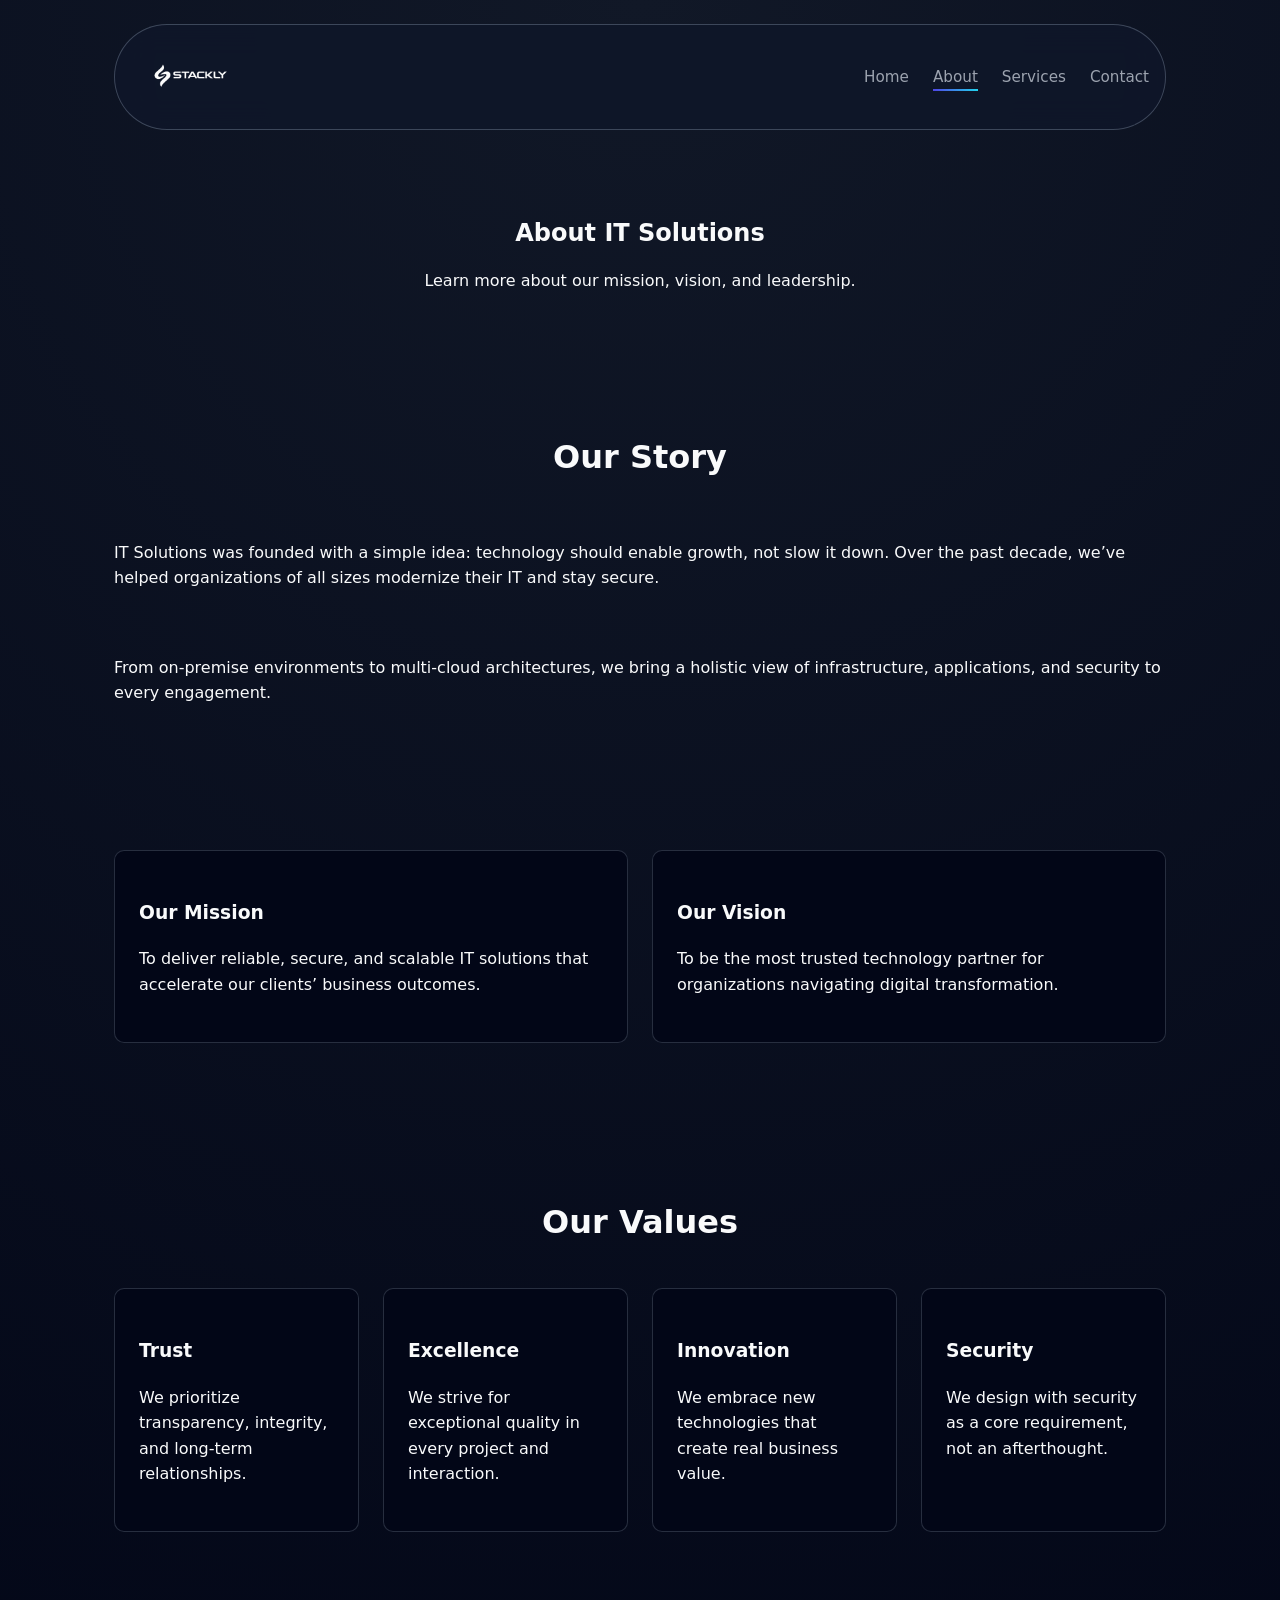
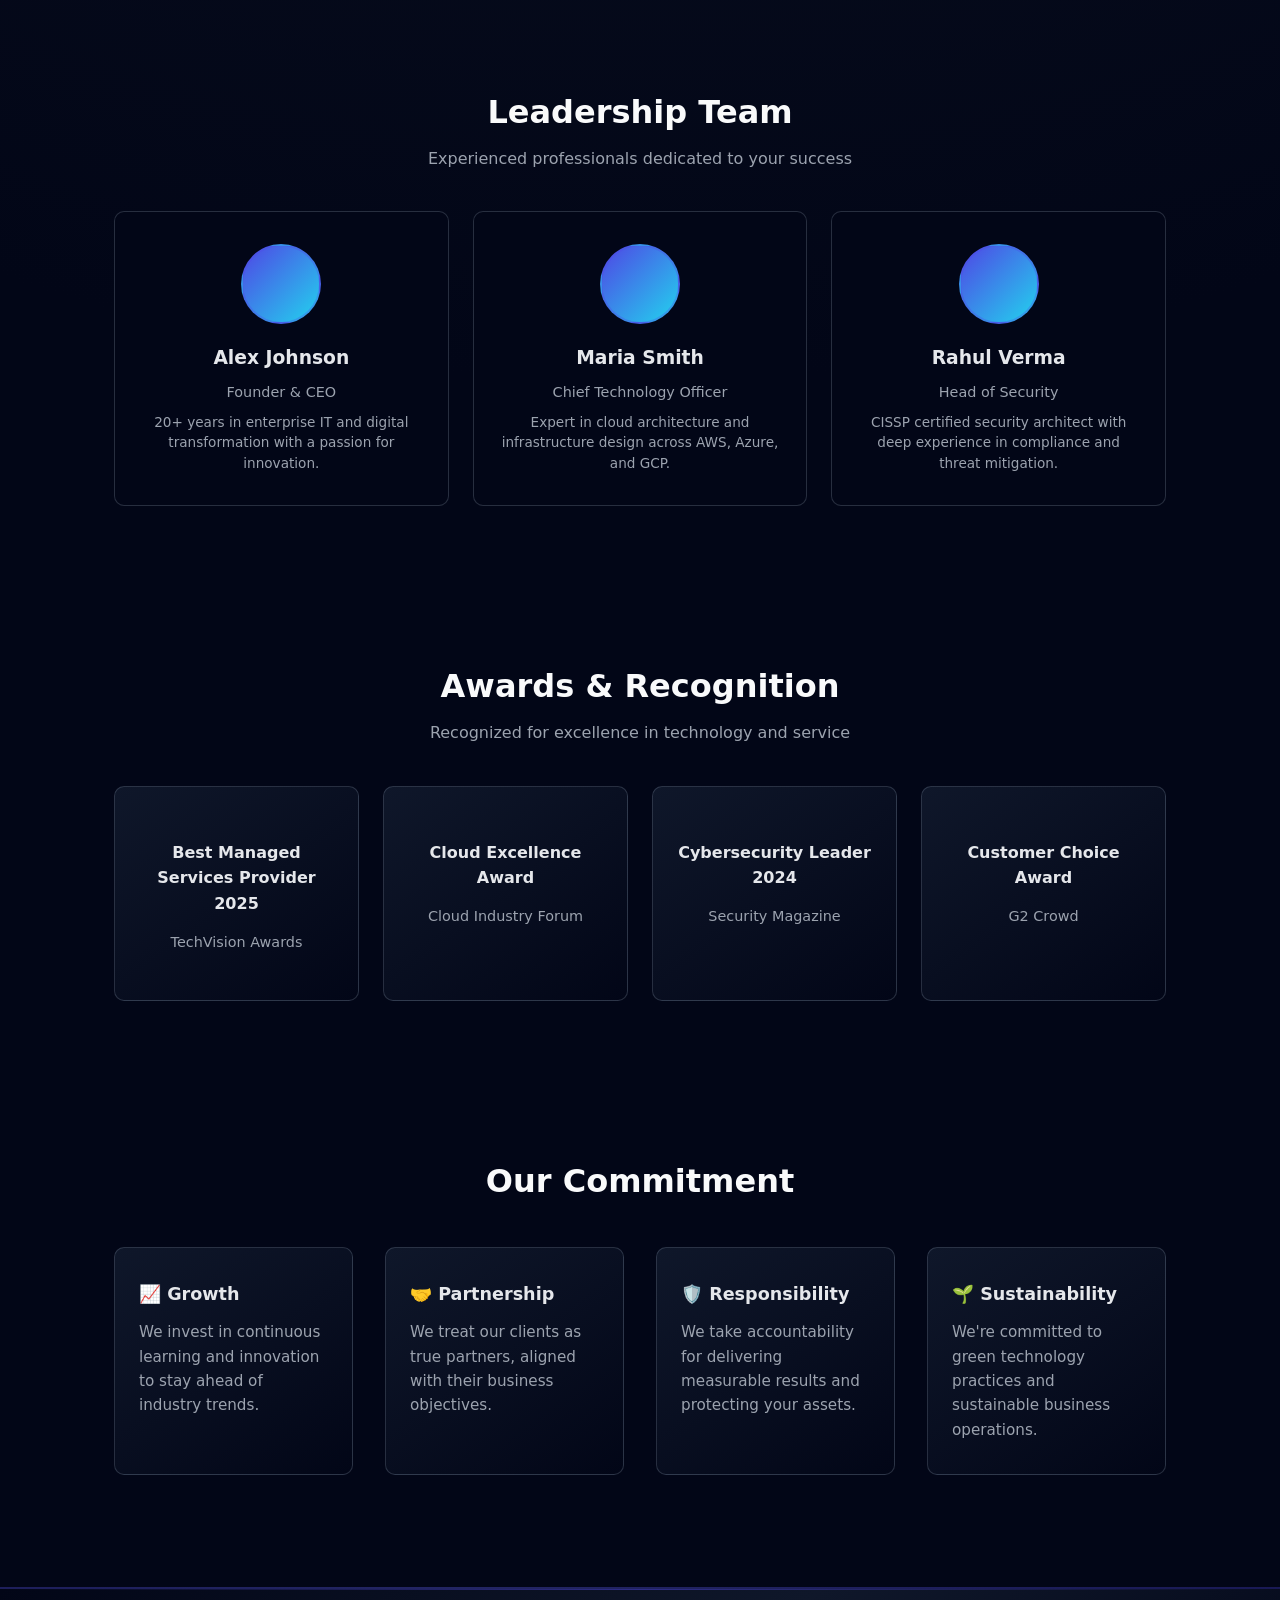
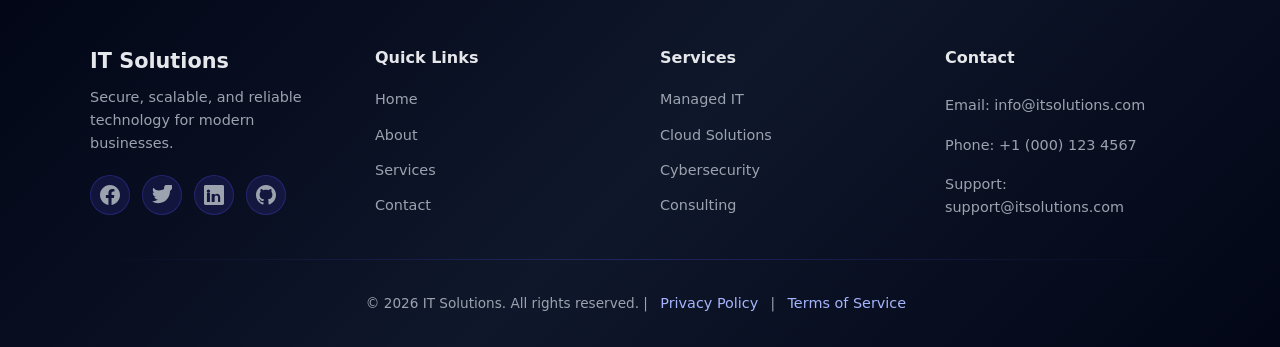
==== about.html @ 635eddb7 "first commit" ====
<!DOCTYPE html>
<html lang="en">
<head>
  <meta charset="UTF-8" />
  <meta name="viewport" content="width=device-width, initial-scale=1.0" />
  <title>IT Solutions - About</title>
  <link rel="stylesheet" href="style.css" />
</head>
<body>
  <header class="header inner-header">
    <nav class="navbar">
      <div class="nav-logo">
        <img src="logo (1).webp" alt="IT Solutions Logo" class="logo-img">
      </div>
      <div class="nav-toggle" id="nav-toggle">
        <span></span><span></span><span></span>
      </div>
      <ul class="nav-links" id="nav-links">
        <li><a href="index.html">Home</a></li>
        <li><a href="about.html" class="active">About</a></li>
        <li><a href="services.html">Services</a></li>
        <li><a href="contact.html">Contact</a></li>
      </ul>
    </nav>

    <!-- 1) PAGE HERO -->
    <section class="page-hero">
      <h1>About IT Solutions</h1>
      <p>Learn more about our mission, vision, and leadership.</p>
    </section>
  </header>

  <main>
    <!-- 2) OUR STORY -->
    <section class="section about-story">
      <div class="section-header">
        <h2>Our Story</h2>
      </div>
      <div class="two-column">
        <p>
          IT Solutions was founded with a simple idea: technology should enable growth,
          not slow it down. Over the past decade, we’ve helped organizations of all sizes
          modernize their IT and stay secure.
        </p>
        <p>
          From on-premise environments to multi-cloud architectures, we bring a holistic
          view of infrastructure, applications, and security to every engagement.
        </p>
      </div>
    </section>

    <!-- 3) MISSION & VISION -->
    <section class="section mission-vision">
      <div class="mv-grid">
        <div class="mv-card hover-lift">
          <h3>Our Mission</h3>
          <p>
            To deliver reliable, secure, and scalable IT solutions that accelerate our
            clients’ business outcomes.
          </p>
        </div>
        <div class="mv-card hover-lift">
          <h3>Our Vision</h3>
          <p>
            To be the most trusted technology partner for organizations navigating digital
            transformation.
          </p>
        </div>
      </div>
    </section>

    <!-- 4) VALUES -->
    <section class="section values">
      <div class="section-header">
        <h2>Our Values</h2>
      </div>
      <div class="values-grid">
        <div class="value hover-scale">
          <h3>Trust</h3>
          <p>We prioritize transparency, integrity, and long-term relationships.</p>
        </div>
        <div class="value hover-scale">
          <h3>Excellence</h3>
          <p>We strive for exceptional quality in every project and interaction.</p>
        </div>
        <div class="value hover-scale">
          <h3>Innovation</h3>
          <p>We embrace new technologies that create real business value.</p>
        </div>
        <div class="value hover-scale">
          <h3>Security</h3>
          <p>We design with security as a core requirement, not an afterthought.</p>
        </div>
      </div>
    </section>

    <!-- 5) TEAM -->
    <section class="section team">
      <div class="section-header">
        <h2>Leadership Team</h2>
        <p>Experienced professionals dedicated to your success</p>
      </div>
      <div class="team-grid">
        <div class="team-member hover-lift">
          <div class="avatar"></div>
          <h3>Alex Johnson</h3>
          <p>Founder & CEO</p>
          <p class="team-bio">20+ years in enterprise IT and digital transformation with a passion for innovation.</p>
        </div>
        <div class="team-member hover-lift">
          <div class="avatar"></div>
          <h3>Maria Smith</h3>
          <p>Chief Technology Officer</p>
          <p class="team-bio">Expert in cloud architecture and infrastructure design across AWS, Azure, and GCP.</p>
        </div>
        <div class="team-member hover-lift">
          <div class="avatar"></div>
          <h3>Rahul Verma</h3>
          <p>Head of Security</p>
          <p class="team-bio">CISSP certified security architect with deep experience in compliance and threat mitigation.</p>
        </div>
      </div>
    </section>

    <!-- 6) AWARDS & RECOGNITION -->
    <section class="section awards">
      <div class="section-header">
        <h2>Awards & Recognition</h2>
        <p>Recognized for excellence in technology and service</p>
      </div>
      <div class="awards-grid">
        <div class="award-item hover-glow">
          <h4>Best Managed Services Provider 2025</h4>
          <p>TechVision Awards</p>
        </div>
        <div class="award-item hover-glow">
          <h4>Cloud Excellence Award</h4>
          <p>Cloud Industry Forum</p>
        </div>
        <div class="award-item hover-glow">
          <h4>Cybersecurity Leader 2024</h4>
          <p>Security Magazine</p>
        </div>
        <div class="award-item hover-glow">
          <h4>Customer Choice Award</h4>
          <p>G2 Crowd</p>
        </div>
      </div>
    </section>

    <!-- 7) COMMITMENT -->
    <section class="section commitment">
      <div class="section-header">
        <h2>Our Commitment</h2>
      </div>
      <div class="commitment-content">
        <div class="commitment-item">
          <h3>📈 Growth</h3>
          <p>We invest in continuous learning and innovation to stay ahead of industry trends.</p>
        </div>
        <div class="commitment-item">
          <h3>🤝 Partnership</h3>
          <p>We treat our clients as true partners, aligned with their business objectives.</p>
        </div>
        <div class="commitment-item">
          <h3>🛡️ Responsibility</h3>
          <p>We take accountability for delivering measurable results and protecting your assets.</p>
        </div>
        <div class="commitment-item">
          <h3>🌱 Sustainability</h3>
          <p>We're committed to green technology practices and sustainable business operations.</p>
        </div>
      </div>
    </section>
  </main>

  <footer class="footer">
    <div class="footer-grid">
      <div class="footer-brand">
        <h3>IT Solutions</h3>
        <p>Secure, scalable, and reliable technology for modern businesses.</p>
        <div class="social-links">
          <a href="404.html" class="social-icon" title="Facebook" target="_blank">
            <svg viewBox="0 0 24 24" width="20" height="20" fill="currentColor"><path d="M24 12.073c0-6.627-5.373-12-12-12s-12 5.373-12 12c0 5.99 4.388 10.954 10.125 11.854v-8.385H7.078v-3.47h3.047V9.43c0-3.007 1.792-4.669 4.533-4.669 1.312 0 2.686.235 2.686.235v2.953H15.83c-1.491 0-1.956.925-1.956 1.874v2.25h3.328l-.532 3.47h-2.796v8.385C19.612 23.027 24 18.062 24 12.073z"/></svg>
          </a>
          <a href="404.html" class="social-icon" title="Twitter" target="_blank">
            <svg viewBox="0 0 24 24" width="20" height="20" fill="currentColor"><path d="M23.953 4.57a10 10 0 002.856-3.51 10 10 0 01-2.837.856 4.958 4.958 0 002.163-2.723c-.951.555-2.005.959-3.127 1.184a4.92 4.92 0 00-8.384 4.482C7.69 8.095 4.067 6.13 1.64 3.162a4.822 4.822 0 00-.666 2.475c0 1.71.87 3.213 2.188 4.096a4.904 4.904 0 01-2.228-.616v.06a4.923 4.923 0 003.946 4.827 4.996 4.996 0 01-2.212.085 4.936 4.936 0 004.604 3.417a9.867 9.867 0 01-6.102 2.105c-.39 0-.779-.023-1.17-.067a13.995 13.995 0 007.557 2.209c9.053 0 13.998-7.496 13.998-13.985 0-.21 0-.42-.015-.63A9.935 9.935 0 0024 4.59z"/></svg>
          </a>
          <a href="404.html" class="social-icon" title="LinkedIn" target="_blank">
            <svg viewBox="0 0 24 24" width="20" height="20" fill="currentColor"><path d="M20.447 20.452h-3.554v-5.569c0-1.328-.475-2.236-1.986-2.236-1.081 0-1.722.722-2.004 1.418-.103.249-.13.597-.13.945v5.442h-3.554s.05-8.814 0-9.714h3.554v1.375c.427-.659 1.191-1.598 2.898-1.598 2.117 0 3.704 1.381 3.704 4.352v5.585zM5.337 9.433a2.062 2.062 0 01-2.063-2.065 2.064 2.064 0 112.063 2.065zm1.782 11.019H3.555V9.738h3.564v10.714zM22.225 0H1.771C.792 0 0 .774 0 1.729v20.542C0 23.227.792 24 1.771 24h20.451C23.2 24 24 23.227 24 22.271V1.729C24 .774 23.2 0 22.225 0z"/></svg>
          </a>
          <a href="404.html" class="social-icon" title="GitHub" target="_blank">
            <svg viewBox="0 0 24 24" width="20" height="20" fill="currentColor"><path d="M12 0c-6.626 0-12 5.373-12 12 0 5.302 3.438 9.8 8.207 11.387.599.111.793-.261.793-.577v-2.234c-3.338.726-4.033-1.416-4.033-1.416-.546-1.387-1.333-1.756-1.333-1.756-1.089-.745.083-.729.083-.729 1.205.084 1.839 1.237 1.839 1.237 1.07 1.834 2.807 1.304 3.492.997.107-.775.418-1.305.762-1.604-2.665-.305-5.467-1.334-5.467-5.931 0-1.311.469-2.381 1.236-3.221-.124-.303-.535-1.524.117-3.176 0 0 1.008-.322 3.301 1.23.957-.266 1.983-.399 3.003-.404 1.02.005 2.047.138 3.006.404 2.291-1.552 3.297-1.23 3.297-1.23.653 1.653.242 2.874.118 3.176.77.84 1.235 1.911 1.235 3.221 0 4.609-2.807 5.624-5.479 5.921.43.372.823 1.102.823 2.222v3.293c0 .319.192.694.801.576 4.765-1.589 8.199-6.086 8.199-11.386 0-6.627-5.373-12-12-12z"/></svg>
          </a>
        </div>
      </div>
      <div class="footer-links">
        <h4>Quick Links</h4>
        <ul>
          <li><a href="index.html">Home</a></li>
          <li><a href="about.html">About</a></li>
          <li><a href="services.html">Services</a></li>
          <li><a href="contact.html">Contact</a></li>
        </ul>
      </div>
      <div class="footer-services">
        <h4>Services</h4>
        <ul>
          <li><a href="services.html#managed-it">Managed IT</a></li>
          <li><a href="services.html#cloud">Cloud Solutions</a></li>
          <li><a href="services.html#security">Cybersecurity</a></li>
          <li><a href="services.html#consulting">Consulting</a></li>
        </ul>
      </div>
      <div class="footer-contact">
        <h4>Contact</h4>
        <p>Email: <a href="mailto:info@itsolutions.com">info@itsolutions.com</a></p>
        <p>Phone: <a href="tel:+1000123456">+1 (000) 123 4567</a></p>
        <p>Support: <a href="mailto:support@itsolutions.com">support@itsolutions.com</a></p>
      </div>
    </div>
    <div class="footer-divider"></div>
    <p class="footer-bottom">&copy; 2026 IT Solutions. All rights reserved. | <a href="404.html">Privacy Policy</a> | <a href="404.html">Terms of Service</a></p>
  </footer>

  <script src="script.js"></script>
</body>
</html>
---- style.css ----
:root {
  --bg: #050816;
  --bg-alt: #0b1220;
  --accent: #4f46e5;
  --accent-soft: rgba(79, 70, 229, 0.15);
  --text: #f9fafb;
  --muted: #9ca3af;
  --card-bg: #111827;
  --border: #1f2937;
  --danger: #ef4444;
  --radius: 10px;
  --transition-fast: 0.2s ease;
  --transition: 0.3s ease;
  --shadow-soft: 0 10px 25px rgba(0, 0, 0, 0.35);
}

*,
*::before,
*::after {
  box-sizing: border-box;
}

body {
  margin: 0;
  font-family: system-ui, -apple-system, BlinkMacSystemFont, "Segoe UI", sans-serif;
  background: radial-gradient(circle at top, #111827, #020617 55%);
  color: var(--text);
  line-height: 1.6;
  width: 100%;
}

html {
  overflow-x: hidden;
}

main {
  width: 100%;
}

/* Global layout helpers */

.section {
  padding: 4rem 1.5rem;
  max-width: 1100px;
  margin: 0 auto;
  width: 100%;
}

.section-header {
  text-align: center;
  margin-bottom: 2.5rem;
}

.section-header h2 {
  font-size: 2rem;
  margin-bottom: 0.5rem;
}

.section-header p {
  color: var(--muted);
  max-width: 600px;
  margin: 0.25rem auto 0;
}

.two-column {
  display: grid;
  gap: 2rem;
}

.cards-grid,
.project-grid,
.pricing-grid,
.values-grid,
.team-grid,
.tech-grid {
  display: grid;
  gap: 1.5rem;
}

/* Header & Navbar */

.header {
  position: relative;
  min-height: 70vh;
  padding: 1.5rem 1.5rem 0;
  max-width: 1100px;
  margin: 0 auto;
  width: 100%;
}

.inner-header {
  min-height: auto;
}

.navbar {
  display: flex;
  align-items: center;
  justify-content: space-between;
  padding: 0.75rem 1rem;
  background: rgba(15, 23, 42, 0.9);
  border-radius: 999px;
  border: 1px solid rgba(148, 163, 184, 0.35);
  backdrop-filter: blur(16px);
  position: sticky;
  top: 1rem;
  z-index: 20;
}

.nav-logo {
  width: auto;
  height: auto;
  display: flex;
  align-items: center;
  justify-content: center;
}

.logo-img {
  height: 80px;
  width: auto;
  object-fit: contain;
  transition: transform var(--transition);
}

.logo-img:hover {
  transform: scale(1.05);
}

/* Nav links */

.nav-links {
  list-style: none;
  display: flex;
  gap: 1.5rem;
  margin: 0;
  padding: 0;
}

.nav-links a {
  text-decoration: none;
  color: var(--muted);
  font-size: 0.95rem;
  position: relative;
  transition: color var(--transition-fast);
}

.nav-links a::after {
  content: "";
  position: absolute;
  left: 0;
  bottom: -0.3rem;
  width: 0;
  height: 2px;
  background: linear-gradient(90deg, #4f46e5, #22d3ee);
  transition: width var(--transition);
}

.nav-links a:hover {
  color: #e5e7eb;
}

.nav-links a:hover::after,
.nav-links a.active::after {
  width: 100%;
}

/* Mobile nav toggle */

.nav-toggle {
  width: 32px;
  height: 24px;
  display: none;
  flex-direction: column;
  justify-content: space-between;
  cursor: pointer;
}

.nav-toggle span {
  display: block;
  width: 100%;
  height: 3px;
  background: #e5e7eb;
  border-radius: 999px;
  transition: transform 0.25s ease, opacity 0.2s ease;
}

/* Hero */

.hero {
  display: grid;
  grid-template-columns: minmax(0, 1.2fr) minmax(0, 1fr);
  align-items: center;
  gap: 3rem;
  padding: 4rem 0 3rem;
  position: relative;
}

.hero::before {
  content: "";
  position: absolute;
  top: -30%;
  right: -15%;
  width: 400px;
  height: 400px;
  background: radial-gradient(circle, rgba(79, 70, 229, 0.1), transparent);
  border-radius: 50%;
  animation: float 6s ease-in-out infinite;
  pointer-events: none;
}

.hero::after {
  content: "";
  position: absolute;
  bottom: -30%;
  left: -5%;
  width: 300px;
  height: 300px;
  background: radial-gradient(circle, rgba(34, 211, 238, 0.08), transparent);
  border-radius: 50%;
  animation: float 8s ease-in-out infinite reverse;
  pointer-events: none;
}

.hero-content {
  position: relative;
  z-index: 2;
}

.hero-content h1 {
  font-size: clamp(2.2rem, 4vw, 3.2rem);
  margin: 0 0 1rem;
  animation: typewriter 1s ease-out forwards;
}

.hero-content p {
  color: var(--muted);
  max-width: 480px;
  animation: slideInSubtitle 0.9s ease-out 0.4s forwards;
}

.hero-buttons {
  display: flex;
  flex-wrap: wrap;
  gap: 1rem;
  margin-top: 2rem;
}

.btn {
  display: inline-flex;
  align-items: center;
  justify-content: center;
  padding: 0.75rem 1.6rem;
  border-radius: 999px;
  font-size: 0.95rem;
  border: 1px solid transparent;
  cursor: pointer;
  text-decoration: none;
  transition: transform var(--transition-fast), box-shadow var(--transition-fast),
    border-color var(--transition-fast), background var(--transition-fast),
    color var(--transition-fast);
}

.btn-primary {
  background: linear-gradient(135deg, #4f46e5, #22d3ee);
  color: white;
  box-shadow: var(--shadow-soft);
}

.btn-primary:hover {
  transform: translateY(-2px) scale(1.02);
  box-shadow: 0 15px 35px rgba(37, 99, 235, 0.55);
}

.btn-outline {
  background: transparent;
  color: #e5e7eb;
  border-color: rgba(148, 163, 184, 0.6);
}

.btn-outline:hover {
  border-color: #4f46e5;
  background: rgba(79, 70, 229, 0.1);
}

/* Hero visual */

.hero-visual {
  display: grid;
  grid-template-columns: repeat(2, minmax(0, 1fr));
  gap: 1rem;
  position: relative;
  z-index: 2;
}
 
.hero-card {
  background: radial-gradient(circle at top left, #4f46e5 0, #0f172a 55%);
  border-radius: 1.25rem;
  padding: 1.8rem 1.4rem;
  font-weight: 600;
  letter-spacing: 0.06em;
  color: #e5e7eb;
  text-transform: uppercase;
  border: 1px solid rgba(148, 163, 184, 0.35);
  box-shadow: var(--shadow-soft);
  position: relative;
  overflow: hidden;
  transition: all var(--transition);
  animation: popIn 0.6s ease-out;
  animation-fill-mode: both;
}

.hero-card:nth-child(1) {
  animation-delay: 0.4s;
}

.hero-card:nth-child(2) {
  animation-delay: 0.5s;
}

.hero-card:nth-child(3) {
  animation-delay: 0.6s;
}

.hero-card::before {
  content: "";
  position: absolute;
  inset: 0;
  background: radial-gradient(circle at top, rgba(250, 250, 250, 0.25), transparent 55%);
  opacity: 0;
  transition: opacity var(--transition);
}

.hero-card::after {
  content: "";
  position: absolute;
  top: -50%;
  right: -50%;
  width: 200%;
  height: 200%;
  background: linear-gradient(45deg, transparent 30%, rgba(255, 255, 255, 0.1), transparent 70%);
  transform: rotate(45deg);
  animation: shine 3s infinite;
}

.hero-card:hover {
  transform: translateY(-8px) scale(1.02);
  box-shadow: 0 20px 40px rgba(79, 70, 229, 0.6);
  border-color: rgba(34, 211, 238, 0.8);
  animation: pulse-glow 2s ease-in-out infinite;
}

.hero-card:hover::before {
  opacity: 1;
}

/* Sections */

.services-overview .cards-grid,
.projects .project-grid,
.pricing .pricing-grid {
  grid-template-columns: repeat(auto-fit, minmax(230px, 1fr));
}

.card,
.project-card,
.price-card,
.mv-card,
.value,
.team-member,
.faq-item,
.stat-box {
  background: linear-gradient(145deg, #020617, #020617 40%, #020617 80%);
  border-radius: var(--radius);
  padding: 1.75rem 1.5rem;
  border: 1px solid rgba(148, 163, 184, 0.25);
  position: relative;
  overflow: hidden;
}

/* Hover effects */

.hover-lift {
  transition: transform var(--transition), box-shadow var(--transition),
    border-color var(--transition), background var(--transition);
}

.hover-lift::before {
  content: "";
  position: absolute;
  inset: 0;
  background: radial-gradient(circle at top, rgba(79, 70, 229, 0.35), transparent 60%);
  opacity: 0;
  transition: opacity var(--transition);
  pointer-events: none;
}

.hover-lift:hover {
  transform: translateY(-6px);
  box-shadow: 0 16px 35px rgba(15, 23, 42, 0.9);
  border-color: rgba(129, 140, 248, 0.8);
}

.hover-lift:hover::before {
  opacity: 1;
}

.hover-scale {
  transition: transform var(--transition-fast), border-color var(--transition-fast),
    box-shadow var(--transition-fast);
}

.hover-scale:hover {
  transform: scale(1.04) translateY(-3px);
  border-color: rgba(56, 189, 248, 0.9);
  box-shadow: 0 14px 30px rgba(15, 23, 42, 0.9);
}

.hover-glow {
  transition: box-shadow var(--transition), border-color var(--transition),
    transform var(--transition-fast);
}

.hover-glow:hover {
  box-shadow: 0 0 25px rgba(129, 140, 248, 0.75);
  border-color: rgba(129, 140, 248, 1);
  transform: translateY(-4px);
}

.card-link {
  display: inline-flex;
  margin-top: 1rem;
  font-size: 0.9rem;
  text-decoration: none;
  color: #a5b4fc;
  position: relative;
}

.card-link::after {
  content: "";
  position: absolute;
  left: 0;
  bottom: -0.15rem;
  width: 100%;
  height: 1px;
  background: linear-gradient(90deg, #4f46e5, #22d3ee);
  transform: scaleX(0);
  transform-origin: left;
  transition: transform var(--transition-fast);
}

.card-link:hover::after {
  transform: scaleX(1);
}

/* Advanced Services Section */

.advanced-services-grid {
  display: grid;
  grid-template-columns: repeat(auto-fit, minmax(270px, 1fr));
  gap: 2rem;
  padding: 1rem 0;
}

.service-card {
  display: flex;
  flex-direction: column;
  height: 100%;
  cursor: pointer;
}

.advanced-card {
  background: linear-gradient(135deg, rgba(20, 30, 48, 0.8) 0%, rgba(15, 23, 42, 0.9) 100%);
  border-radius: 16px;
  padding: 2rem 1.75rem;
  border: 1.5px solid rgba(79, 70, 229, 0.3);
  position: relative;
  overflow: hidden;
  transition: all 0.4s cubic-bezier(0.4, 0, 0.2, 1);
  transform: translateY(0);
}

.advanced-card::before {
  content: "";
  position: absolute;
  top: 0;
  left: 0;
  right: 0;
  bottom: 0;
  background: linear-gradient(135deg, rgba(79, 70, 229, 0.25) 0%, rgba(34, 211, 238, 0.1) 100%);
  opacity: 0;
  transition: opacity 0.4s ease;
  pointer-events: none;
}

.advanced-card::after {
  content: "";
  position: absolute;
  top: 0;
  left: -100%;
  width: 100%;
  height: 100%;
  background: linear-gradient(90deg, transparent, rgba(255, 255, 255, 0.1), transparent);
  transition: left 0.5s ease;
  pointer-events: none;
}

.advanced-card:hover {
  transform: translateY(-12px) scale(1.02);
  border-color: rgba(79, 70, 229, 0.7);
  box-shadow: 0 20px 60px rgba(79, 70, 229, 0.25),
              0 0 40px rgba(34, 211, 238, 0.15);
}

.advanced-card:hover::before {
  opacity: 1;
}

.advanced-card:hover::after {
  left: 100%;
}

.service-icon {
  width: 70px;
  height: 70px;
  background: linear-gradient(135deg, #4f46e5 0%, #22d3ee 100%);
  border-radius: 12px;
  display: flex;
  align-items: center;
  justify-content: center;
  margin-bottom: 1.5rem;
  color: white;
  transition: all 0.4s ease;
  box-shadow: 0 10px 25px rgba(79, 70, 229, 0.3);
  position: relative;
  z-index: 1;
}

.service-icon svg {
  width: 35px;
  height: 35px;
  stroke-linecap: round;
  stroke-linejoin: round;
}

.advanced-card:hover .service-icon {
  transform: rotate(12deg) scale(1.1);
  box-shadow: 0 15px 40px rgba(79, 70, 229, 0.5);
}

.service-content {
  position: relative;
  z-index: 1;
  flex: 1;
}

.service-content h3 {
  font-size: 1.3rem;
  margin: 0 0 0.75rem 0;
  background: linear-gradient(135deg, #f9fafb 0%, #d1d5db 100%);
  -webkit-background-clip: text;
  -webkit-text-fill-color: transparent;
  background-clip: text;
  transition: all 0.3s ease;
}

.advanced-card:hover .service-content h3 {
  -webkit-text-fill-color: unset;
  background: linear-gradient(135deg, #22d3ee 0%, #4f46e5 100%);
  -webkit-background-clip: text;
  -webkit-text-fill-color: transparent;
  background-clip: text;
}

.service-content p {
  color: var(--muted);
  font-size: 0.95rem;
  margin: 0 0 1.25rem 0;
  line-height: 1.6;
}

.service-features {
  list-style: none;
  padding: 0;
  margin: 1.25rem 0 1.5rem 0;
  display: flex;
  flex-direction: column;
  gap: 0.6rem;
}

.service-features li {
  font-size: 0.85rem;
  color: rgba(209, 213, 219, 0.8);
  padding-left: 1.5rem;
  position: relative;
  transition: all 0.3s ease;
}

.service-features li::before {
  content: "✓";
  position: absolute;
  left: 0;
  color: #22d3ee;
  font-weight: bold;
  transition: all 0.3s ease;
}

.advanced-card:hover .service-features li {
  color: rgba(255, 255, 255, 0.9);
  padding-left: 1.75rem;
}

.advanced-card:hover .service-features li::before {
  color: #4f46e5;
  transform: scale(1.3);
}

.service-border {
  position: absolute;
  bottom: 0;
  left: 0;
  right: 0;
  height: 3px;
  background: linear-gradient(90deg, #4f46e5 0%, #22d3ee 50%, transparent 100%);
  transform: scaleX(0);
  transform-origin: left;
  transition: transform 0.5s cubic-bezier(0.4, 0, 0.2, 1);
}

.advanced-card:hover .service-border {
  transform: scaleX(1);
}

.card-link {
  position: relative;
  z-index: 2;
  margin-top: auto;
}

/* Service Detail Sections */

.service-detail {
  display: flex;
  align-items: center;
  justify-content: center;
  padding: 3rem 1.5rem;
}

.detail-card {
  max-width: 900px;
  width: 100%;
  padding: 3rem 2.5rem;
}

.detail-card .service-icon {
  width: 90px;
  height: 90px;
  margin-bottom: 2rem;
}

.detail-card .service-icon svg {
  width: 45px;
  height: 45px;
}

.detail-card .service-content h2 {
  font-size: 2.2rem;
  margin: 0 0 1rem 0;
  background: linear-gradient(135deg, #f9fafb 0%, #d1d5db 100%);
  -webkit-background-clip: text;
  -webkit-text-fill-color: transparent;
  background-clip: text;
}

.detail-card:hover .service-content h2 {
  -webkit-text-fill-color: unset;
  background: linear-gradient(135deg, #22d3ee 0%, #4f46e5 100%);
  -webkit-background-clip: text;
  -webkit-text-fill-color: transparent;
  background-clip: text;
}

.detail-card .service-content p {
  font-size: 1.1rem;
  margin-bottom: 2rem;
  line-height: 1.7;
}

.detail-card .service-features {
  display: grid;
  grid-template-columns: repeat(auto-fit, minmax(200px, 1fr));
  gap: 1rem;
  margin: 2rem 0 0 0;
}

.detail-card .service-features li {
  padding-left: 1.75rem;
  font-size: 0.95rem;
}

/* Scroll Animations */

.scroll-animate {
  opacity: 0;
  animation: fadeUp 0.8s ease-out forwards;
}

.scroll-animate:nth-child(1) {
  animation-delay: 0.1s;
}

.scroll-animate:nth-child(2) {
  animation-delay: 0.2s;
}

.scroll-animate:nth-child(3) {
  animation-delay: 0.3s;
}

.scroll-animate:nth-child(4) {
  animation-delay: 0.4s;
}

.scroll-animate:nth-child(5) {
  animation-delay: 0.5s;
}

.scroll-animate:nth-child(6) {
  animation-delay: 0.6s;
}

/* Why us */

.why-us {
  display: grid;
  grid-template-columns: minmax(0, 1.3fr) minmax(0, 1fr);
  gap: 2rem;
  align-items: center;
}

.why-list {
  list-style: none;
  padding: 0;
  margin: 1.25rem 0 0;
}

.why-list li {
  margin-bottom: 0.75rem;
  color: var(--muted);
}

.why-list span {
  display: inline-block;
  font-weight: 600;
  color: #e5e7eb;
  margin-right: 0.4rem;
}

.why-stats {
  display: grid;
  grid-template-columns: repeat(auto-fit, minmax(130px, 1fr));
  gap: 1rem;
}

.stat-box h3 {
  font-size: 1.6rem;
  margin: 0 0 0.35rem;
}

/* Tech stack */

.tech-grid {
  grid-template-columns: repeat(auto-fit, minmax(110px, 1fr));
}

.tech-item {
  text-align: center;
  padding: 0.9rem 0.75rem;
  border-radius: 999px;
  border: 1px solid rgba(148, 163, 184, 0.25);
  background: rgba(15, 23, 42, 0.9);
  font-size: 0.9rem;
}

/* Testimonials */

.testimonials-slider {
  max-width: 700px;
  margin: 0 auto;
  position: relative;
}

.testimonial {
  display: none;
  text-align: center;
  padding: 1.75rem 1.5rem;
  border-radius: var(--radius);
  border: 1px solid rgba(148, 163, 184, 0.35);
  background: radial-gradient(circle at top, #111827, #020617 60%);
}

.testimonial.active {
  display: block;
}

.testimonial p {
  font-style: italic;
  margin-bottom: 0.75rem;
}

.testimonial span {
  color: var(--muted);
  font-size: 0.9rem;
}

/* Pricing */

.price-card {
  text-align: left;
}

.price-card.featured {
  border-color: rgba(129, 140, 248, 1);
  background: radial-gradient(circle at top, rgba(129, 140, 248, 0.25), #020617 60%);
}

.price-card .price {
  font-size: 1.4rem;
  font-weight: 600;
  margin-bottom: 0.75rem;
}

.price-card ul {
  list-style: none;
  padding: 0;
  margin: 0 0 1.25rem;
}

.price-card li {
  font-size: 0.95rem;
  margin-bottom: 0.4rem;
}

/* CTA */

.cta {
  text-align: center;
  padding-bottom: 4.5rem;
}

.cta-content p {
  color: var(--muted);
  margin-bottom: 1.5rem;
}

/* Footer */

.footer {
  border-top: 2px solid rgba(79, 70, 229, 0.3);
  padding: 3.5rem 1.5rem 2rem;
  background: linear-gradient(135deg, #020617 0%, #0f172a 50%, #020617 100%);
  margin-top: 3rem;
  position: relative;
  overflow: hidden;
  width: 100%;
}

.footer::before {
  content: "";
  position: absolute;
  top: 0;
  left: 0;
  width: 100%;
  height: 1px;
  background: linear-gradient(90deg, transparent, rgba(79, 70, 229, 0.5), transparent);
  animation: shimmer 3s infinite;
}

@keyframes shimmer {
  0% {
    opacity: 0;
  }
  50% {
    opacity: 1;
  }
  100% {
    opacity: 0;
  }
}

.footer-grid {
  max-width: 1100px;
  margin: 0 auto 2rem;
  display: grid;
  gap: 2.5rem;
  grid-template-columns: repeat(auto-fit, minmax(220px, 1fr));
  width: 100%;
}

.footer-brand h3 {
  margin-top: 0;
  margin-bottom: 0.5rem;
  font-size: 1.3rem;
  color: #e5e7eb;
}

.footer-brand p {
  margin: 0 0 1.25rem;
  color: var(--muted);
  font-size: 0.9rem;
}

.social-links {
  display: flex;
  gap: 0.75rem;
  margin-top: 1rem;
}

.social-icon {
  display: inline-flex;
  align-items: center;
  justify-content: center;
  width: 40px;
  height: 40px;
  border-radius: 50%;
  background: rgba(79, 70, 229, 0.15);
  border: 1px solid rgba(79, 70, 229, 0.3);
  color: #a5b4fc;
  transition: all var(--transition);
  text-decoration: none;
  position: relative;
  overflow: hidden;
}

.social-icon::before {
  content: "";
  position: absolute;
  top: 0;
  left: -100%;
  width: 100%;
  height: 100%;
  background: linear-gradient(90deg, transparent, rgba(255, 255, 255, 0.2), transparent);
  transition: left var(--transition);
}

.social-icon:hover {
  background: linear-gradient(135deg, #4f46e5, #22d3ee);
  border-color: rgba(34, 211, 238, 0.8);
  transform: translateY(-3px) scale(1.1);
  box-shadow: 0 10px 25px rgba(79, 70, 229, 0.4);
  color: white;
}

.social-icon:hover::before {
  left: 100%;
}

.footer-links,
.footer-services,
.footer-contact {
  display: flex;
  flex-direction: column;
}

.footer h4 {
  margin: 0 0 1rem;
  color: #e5e7eb;
  font-size: 1rem;
}

.footer ul {
  list-style: none;
  padding: 0;
  margin: 0;
  display: flex;
  flex-direction: column;
  gap: 0.6rem;
}

.footer ul li {
  transition: transform var(--transition-fast);
}

.footer ul li:hover {
  transform: translateX(4px);
}

.footer a {
  color: var(--muted);
  text-decoration: none;
  font-size: 0.9rem;
  position: relative;
  transition: color var(--transition-fast);
}

.footer a::after {
  content: "";
  position: absolute;
  left: 0;
  bottom: -2px;
  width: 0;
  height: 1px;
  background: linear-gradient(90deg, #4f46e5, #22d3ee);
  transition: width var(--transition-fast);
}

.footer a:hover {
  color: #e5e7eb;
}

.footer a:hover::after {
  width: 100%;
}

.footer-contact p {
  margin: 0.5rem 0;
  color: var(--muted);
  font-size: 0.9rem;
}

.footer-divider {
  max-width: 1100px;
  margin: 2rem auto;
  height: 1px;
  background: linear-gradient(90deg, transparent, rgba(79, 70, 229, 0.3), transparent);
}

.footer-bottom {
  text-align: center;
  color: var(--muted);
  font-size: 0.85rem;
  max-width: 1100px;
  margin: 0 auto;
  transition: color var(--transition-fast);
}

.footer-bottom a {
  color: #a5b4fc;
  text-decoration: none;
  margin: 0 0.5rem;
}

/* Page heroes */

.page-hero {
  padding: 4rem 0 2rem;
  text-align: center;
}

.page-hero h1 {
  margin-bottom: 0.5rem;
}

/* About page */

.mv-grid {
  display: grid;
  gap: 1.5rem;
  grid-template-columns: repeat(auto-fit, minmax(230px, 1fr));
}

.values-grid {
  grid-template-columns: repeat(auto-fit, minmax(200px, 1fr));
}

.team-grid {
  grid-template-columns: repeat(auto-fit, minmax(200px, 1fr));
}

.team-member {
  text-align: center;
  padding: 2rem 1.5rem;
}

.avatar {
  width: 80px;
  height: 80px;
  border-radius: 50%;
  background: linear-gradient(135deg, #4f46e5, #22d3ee);
  margin: 0 auto 1rem;
  border: 2px solid rgba(79, 70, 229, 0.3);
}

.team-member h3 {
  margin-bottom: 0.25rem;
  color: #e5e7eb;
}

.team-member p {
  margin: 0.5rem 0 0;
  color: var(--muted);
  font-size: 0.9rem;
}

.team-bio {
  font-size: 0.85rem !important;
  margin-top: 0.75rem;
  color: rgba(243, 244, 246, 0.7);
  line-height: 1.5;
}

/* Awards section */
.awards-grid {
  display: grid;
  gap: 1.5rem;
  grid-template-columns: repeat(auto-fit, minmax(200px, 1fr));
}

.award-item {
  text-align: center;
  padding: 2rem 1.5rem;
  border-radius: var(--radius);
  background: linear-gradient(145deg, #0f172a, #020617);
  border: 1px solid rgba(148, 163, 184, 0.25);
  transition: all var(--transition);
}

.award-item h4 {
  color: #e5e7eb;
  margin-bottom: 0.5rem;
  font-size: 1rem;
}

.award-item p {
  color: var(--muted);
  font-size: 0.9rem;
}

/* Commitment section */
.commitment-content {
  display: grid;
  gap: 2rem;
  grid-template-columns: repeat(auto-fit, minmax(220px, 1fr));
}

.commitment-item {
  padding: 2rem 1.5rem;
  background: linear-gradient(145deg, #0f172a, #020617);
  border-radius: var(--radius);
  border: 1px solid rgba(148, 163, 184, 0.25);
  transition: all var(--transition);
}

.commitment-item h3 {
  color: #e5e7eb;
  margin-top: 0;
  margin-bottom: 0.75rem;
  font-size: 1.1rem;
}

.commitment-item p {
  color: var(--muted);
  margin: 0;
  font-size: 0.95rem;
  line-height: 1.6;
}

.commitment-item:hover {
  transform: translateY(-4px);
  border-color: rgba(79, 70, 229, 0.5);
  background: radial-gradient(circle at top, rgba(79, 70, 229, 0.1), transparent 60%),
    linear-gradient(145deg, #0f172a, #020617);
}

/* Contact page */

.contact-channels {
  display: grid;
  gap: 1.5rem;
  grid-template-columns: repeat(auto-fit, minmax(200px, 1fr));
  margin-bottom: 2rem;
}

.contact-card {
  padding: 2rem 1.75rem;
  background: linear-gradient(145deg, #0f172a, #020617);
  border: 1px solid rgba(148, 163, 184, 0.25);
  border-radius: var(--radius);
  text-align: center;
  transition: all var(--transition);
}

.contact-card h3 {
  color: #e5e7eb;
  margin-top: 0;
  margin-bottom: 0.75rem;
  font-size: 1.1rem;
}

.contact-card p {
  margin: 0.5rem 0;
  color: var(--muted);
}

.contact-card a {
  color: #a5b4fc;
  text-decoration: none;
  font-weight: 600;
  transition: color var(--transition-fast);
}

.contact-card a:hover {
  color: #e5e7eb;
}

.contact-desc {
  font-size: 0.85rem !important;
  color: rgba(243, 244, 246, 0.6) !important;
}

/* Quick links section */
.quick-links-grid {
  display: grid;
  gap: 1.5rem;
  grid-template-columns: repeat(auto-fit, minmax(220px, 1fr));
}

.quick-link-item {
  padding: 2rem 1.75rem;
  background: linear-gradient(145deg, #0f172a, #020617);
  border: 1px solid rgba(148, 163, 184, 0.25);
  border-radius: var(--radius);
  text-decoration: none;
  transition: all var(--transition);
  display: block;
}

.quick-link-item h4 {
  color: #e5e7eb;
  margin: 0 0 0.5rem;
  font-size: 1.1rem;
}

.quick-link-item p {
  color: var(--muted);
  font-size: 0.9rem;
  margin: 0;
  line-height: 1.5;
}

.quick-link-item:hover {
  border-color: rgba(79, 70, 229, 0.6);
  background: radial-gradient(circle at top, rgba(79, 70, 229, 0.1), transparent 60%),
    linear-gradient(145deg, #0f172a, #020617);
  transform: translateY(-4px);
}

.quick-link-item:hover h4 {
  color: #a5b4fc;
}

/* FAQ */
.faq-grid {
  display: grid;
  gap: 1.5rem;
  grid-template-columns: repeat(auto-fit, minmax(300px, 1fr));
}

.service-benefits,
.service-process {
  background: radial-gradient(circle at top right, rgba(79, 70, 229, 0.05), transparent 70%);
}

.benefits-grid {
  display: grid;
  gap: 1.5rem;
  grid-template-columns: repeat(auto-fit, minmax(220px, 1fr));
}

.benefit-card {
  padding: 2rem 1.75rem;
  text-align: center;
  background: linear-gradient(145deg, #0f172a, #020617);
  border: 1px solid rgba(148, 163, 184, 0.25);
  border-radius: var(--radius);
}

.benefit-icon {
  font-size: 2.5rem;
  margin-bottom: 1rem;
  display: inline-block;
}

.benefit-card h3 {
  margin-top: 0;
  margin-bottom: 0.75rem;
  color: #e5e7eb;
}

.benefit-card p {
  color: var(--muted);
  font-size: 0.95rem;
  line-height: 1.6;
  margin: 0;
}

/* Process timeline */
.process-timeline {
  display: grid;
  gap: 2rem;
  grid-template-columns: repeat(auto-fit, minmax(200px, 1fr));
  position: relative;
}

.process-step {
  text-align: center;
  padding: 2rem 1.75rem;
  background: linear-gradient(145deg, #0f172a, #020617);
  border: 1px solid rgba(148, 163, 184, 0.25);
  border-radius: var(--radius);
  transition: all var(--transition);
  position: relative;
}

.step-number {
  display: inline-flex;
  align-items: center;
  justify-content: center;
  width: 50px;
  height: 50px;
  border-radius: 50%;
  background: linear-gradient(135deg, #4f46e5, #22d3ee);
  color: white;
  font-weight: 700;
  font-size: 1.5rem;
  margin-bottom: 1rem;
}

.process-step h3 {
  color: #e5e7eb;
  margin-top: 0;
  margin-bottom: 0.75rem;
}

.process-step p {
  color: var(--muted);
  font-size: 0.95rem;
  line-height: 1.6;
  margin: 0;
}

.process-step:hover {
  transform: translateY(-6px) scale(1.02);
  border-color: rgba(79, 70, 229, 0.6);
  box-shadow: 0 15px 35px rgba(79, 70, 229, 0.2);
}

.contact-form {
  max-width: 700px;
  margin: 0 auto;
}

.form-row {
  display: grid;
  gap: 1rem;
  grid-template-columns: repeat(auto-fit, minmax(200px, 1fr));
}

.form-group {
  margin-bottom: 1rem;
}

label {
  display: block;
  margin-bottom: 0.4rem;
  font-size: 0.9rem;
}

input,
textarea {
  width: 100%;
  padding: 0.7rem 0.8rem;
  border-radius: 8px;
  border: 1px solid rgba(148, 163, 184, 0.4);
  background: rgba(15, 23, 42, 0.9);
  color: var(--text);
  font: inherit;
  box-sizing: border-box;
}

input:focus,
textarea:focus {
  outline: none;
  border-color: rgba(129, 140, 248, 0.9);
  box-shadow: 0 0 0 1px rgba(129, 140, 248, 0.7);
}

.form-status {
  margin-top: 0.75rem;
  font-size: 0.9rem;
}

.map-placeholder {
  max-width: 700px;
  margin: 0 auto;
  height: 260px;
  border-radius: var(--radius);
  border: 1px dashed rgba(148, 163, 184, 0.6);
  display: flex;
  align-items: center;
  justify-content: center;
  color: var(--muted);
}

/* FAQ */

.faq-item h3 {
  margin-top: 0;
}

/* Simple animations */

@keyframes float {
  0% {
    transform: translateY(0);
  }
  50% {
    transform: translateY(-6px);
  }
  100% {
    transform: translateY(0);
  }
}

.float-animation {
  animation: float 6s ease-in-out infinite;
}

.fade-in-up {
  opacity: 0;
  transform: translateY(16px);
  animation: fadeUp 0.8s forwards;
}

.fade-in-up.delay-1 {
  animation-delay: 0.15s;
}

.fade-in-up.delay-2 {
  animation-delay: 0.3s;
}

@keyframes fadeUp {
  to {
    opacity: 1;
    transform: translateY(0);
  }
}

@keyframes slideInLeft {
  from {
    opacity: 0;
    transform: translateX(-30px);
  }
  to {
    opacity: 1;
    transform: translateX(0);
  }
}

@keyframes slideInRight {
  from {
    opacity: 0;
    transform: translateX(30px);
  }
  to {
    opacity: 1;
    transform: translateX(0);
  }
}

@keyframes popIn {
  0% {
    transform: scale(0.8) rotate(-5deg);
    opacity: 0;
  }
  60% {
    transform: scale(1.1);
  }
  100% {
    transform: scale(1) rotate(0);
    opacity: 1;
  }
}

@keyframes typewriter {
  0% {
    opacity: 0;
    transform: translateY(-20px);
  }
  10% {
    opacity: 1;
  }
  100% {
    opacity: 1;
    transform: translateY(0);
  }
}

@keyframes slideInSubtitle {
  0% {
    opacity: 0;
    transform: translateX(50px);
  }
  100% {
    opacity: 1;
    transform: translateX(0);
  }
}

@keyframes blink-cursor {
  0%, 50% {
    border-right-color: #4f46e5;
  }
  51%, 100% {
    border-right-color: transparent;
  }
}

@keyframes pulse-glow {
  0%, 100% {
    box-shadow: 0 0 15px rgba(79, 70, 229, 0.4);
  }
  50% {
    box-shadow: 0 0 30px rgba(79, 70, 229, 0.8);
  }
}

@keyframes shine {
  0% {
    transform: translateX(-100%) translateY(-100%) rotate(45deg);
  }
  100% {
    transform: translateX(100%) translateY(100%) rotate(45deg);
  }
}

/* Responsive styles */

@media (max-width: 800px) {
  * {
    max-width: 100%;
  }

  .hero {
    grid-template-columns: minmax(0, 1fr);
    text-align: center;
    padding: 2rem 0;
    overflow: hidden;
  }

  .hero::before {
    width: 250px;
    height: 250px;
    top: -20%;
    right: 0%;
  }

  .hero::after {
    width: 200px;
    height: 200px;
    bottom: -20%;
    left: 0%;
  }

  .hero-content p {
    margin: 0 auto;
  }

  .hero-buttons {
    justify-content: center;
  }

  .hero-visual {
    order: -1;
    grid-template-columns: repeat(auto-fit, minmax(120px, 1fr));
  }

  .hero-card {
    padding: 1.2rem 1rem;
    font-size: 0.8rem;
  }

  .why-us {
    grid-template-columns: minmax(0, 1fr);
  }

  .navbar {
    padding-inline: 0.75rem;
  }

  .nav-toggle {
    display: flex;
  }

  .nav-links {
    position: absolute;
    top: 100%;
    right: 0;
    margin-top: 0.6rem;
    padding: 0.75rem 1rem;
    background: rgba(15, 23, 42, 0.98);
    border-radius: 1rem;
    border: 1px solid rgba(148, 163, 184, 0.4);
    flex-direction: column;
    gap: 0.75rem;
    min-width: 160px;
    max-width: 90vw;
    transform-origin: top right;
    transform: scaleY(0.2);
    opacity: 0;
    pointer-events: none;
    transition: transform 0.18s ease-out, opacity 0.18s ease-out;
  }

  .nav-links.open {
    transform: scaleY(1);
    opacity: 1;
    pointer-events: auto;
  }

  .section {
    padding: 2.5rem 1rem;
  }

  .cards-grid,
  .project-grid,
  .pricing-grid,
  .values-grid,
  .team-grid,
  .tech-grid {
    grid-template-columns: minmax(0, 1fr);
  }

  .benefits-grid,
  .commitment-content,
  .contact-channels,
  .quick-links-grid,
  .awards-grid {
    grid-template-columns: minmax(0, 1fr);
  }

  .footer-grid {
    grid-template-columns: minmax(0, 1fr);
  }

  .form-row {
    grid-template-columns: minmax(0, 1fr);
  }

  .header {
    padding: 1rem 1rem 0;
  }
}

@media (max-width: 500px) {
  .navbar {
    border-radius: 12px;
    padding: 0.5rem 0.75rem;
  }

  .nav-logo {
    width: 100px;
    height: 28px;
  }

  .section {
    padding: 2rem 0.75rem;
  }

  .section-header h2 {
    font-size: 1.5rem;
  }

  .section-header p {
    font-size: 0.9rem;
  }

  .hero-content h1 {
    font-size: 1.5rem;
  }

  .hero-content p {
    font-size: 0.95rem;
  }

  .btn {
    padding: 0.65rem 1.2rem;
    font-size: 0.9rem;
  }

  .footer-grid {
    gap: 1.5rem;
  }

  .footer h4 {
    margin-bottom: 0.5rem;
  }

  .social-links {
    gap: 0.5rem;
  }

  .social-icon {
    width: 36px;
    height: 36px;
  }

  .faq-grid {
    grid-template-columns: minmax(0, 1fr);
  }

  .process-timeline {
    grid-template-columns: minmax(0, 1fr);
    gap: 1rem;
  }

  .benefit-card,
  .commitment-item,
  .contact-card {
    padding: 1.5rem 1rem;
  }

  .commitment-item h3 {
    font-size: 1rem;
  }

  .logo-placeholder,
  .hero-card {
    min-width: 0;
  }
}
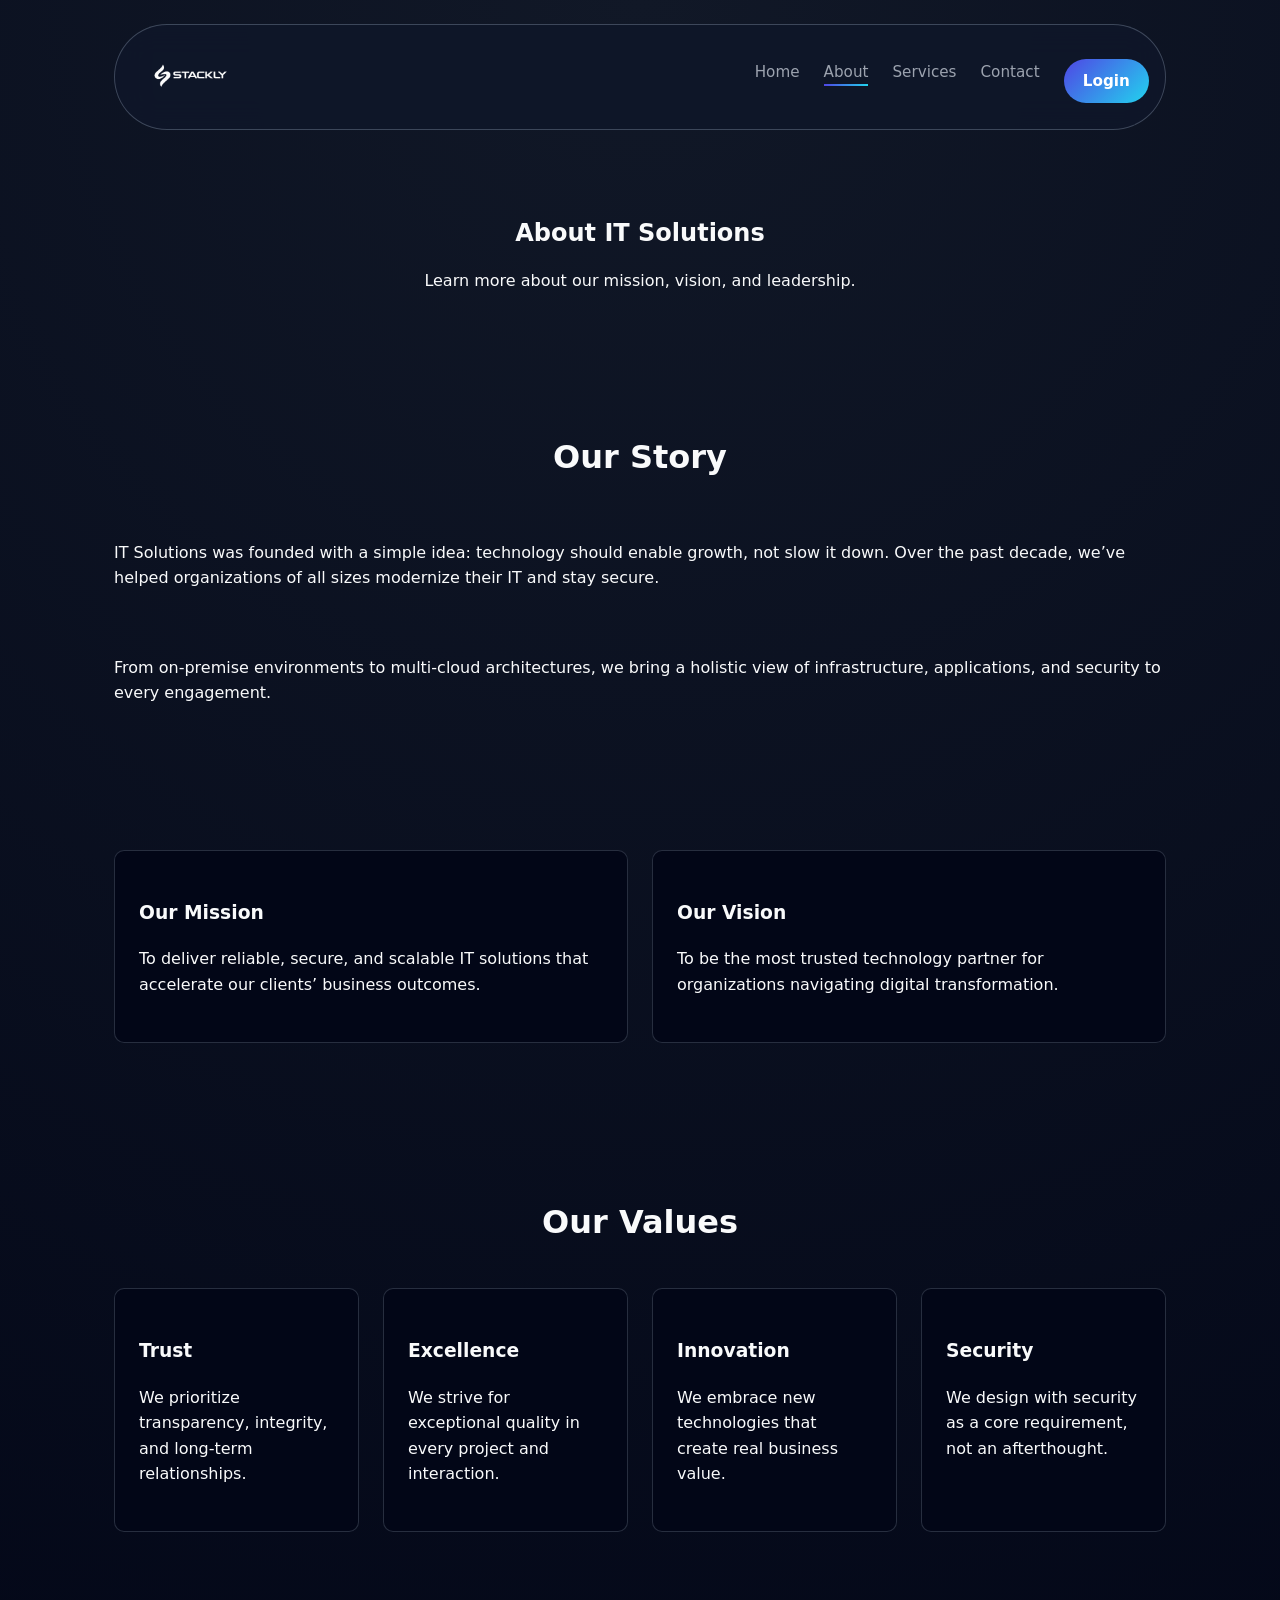
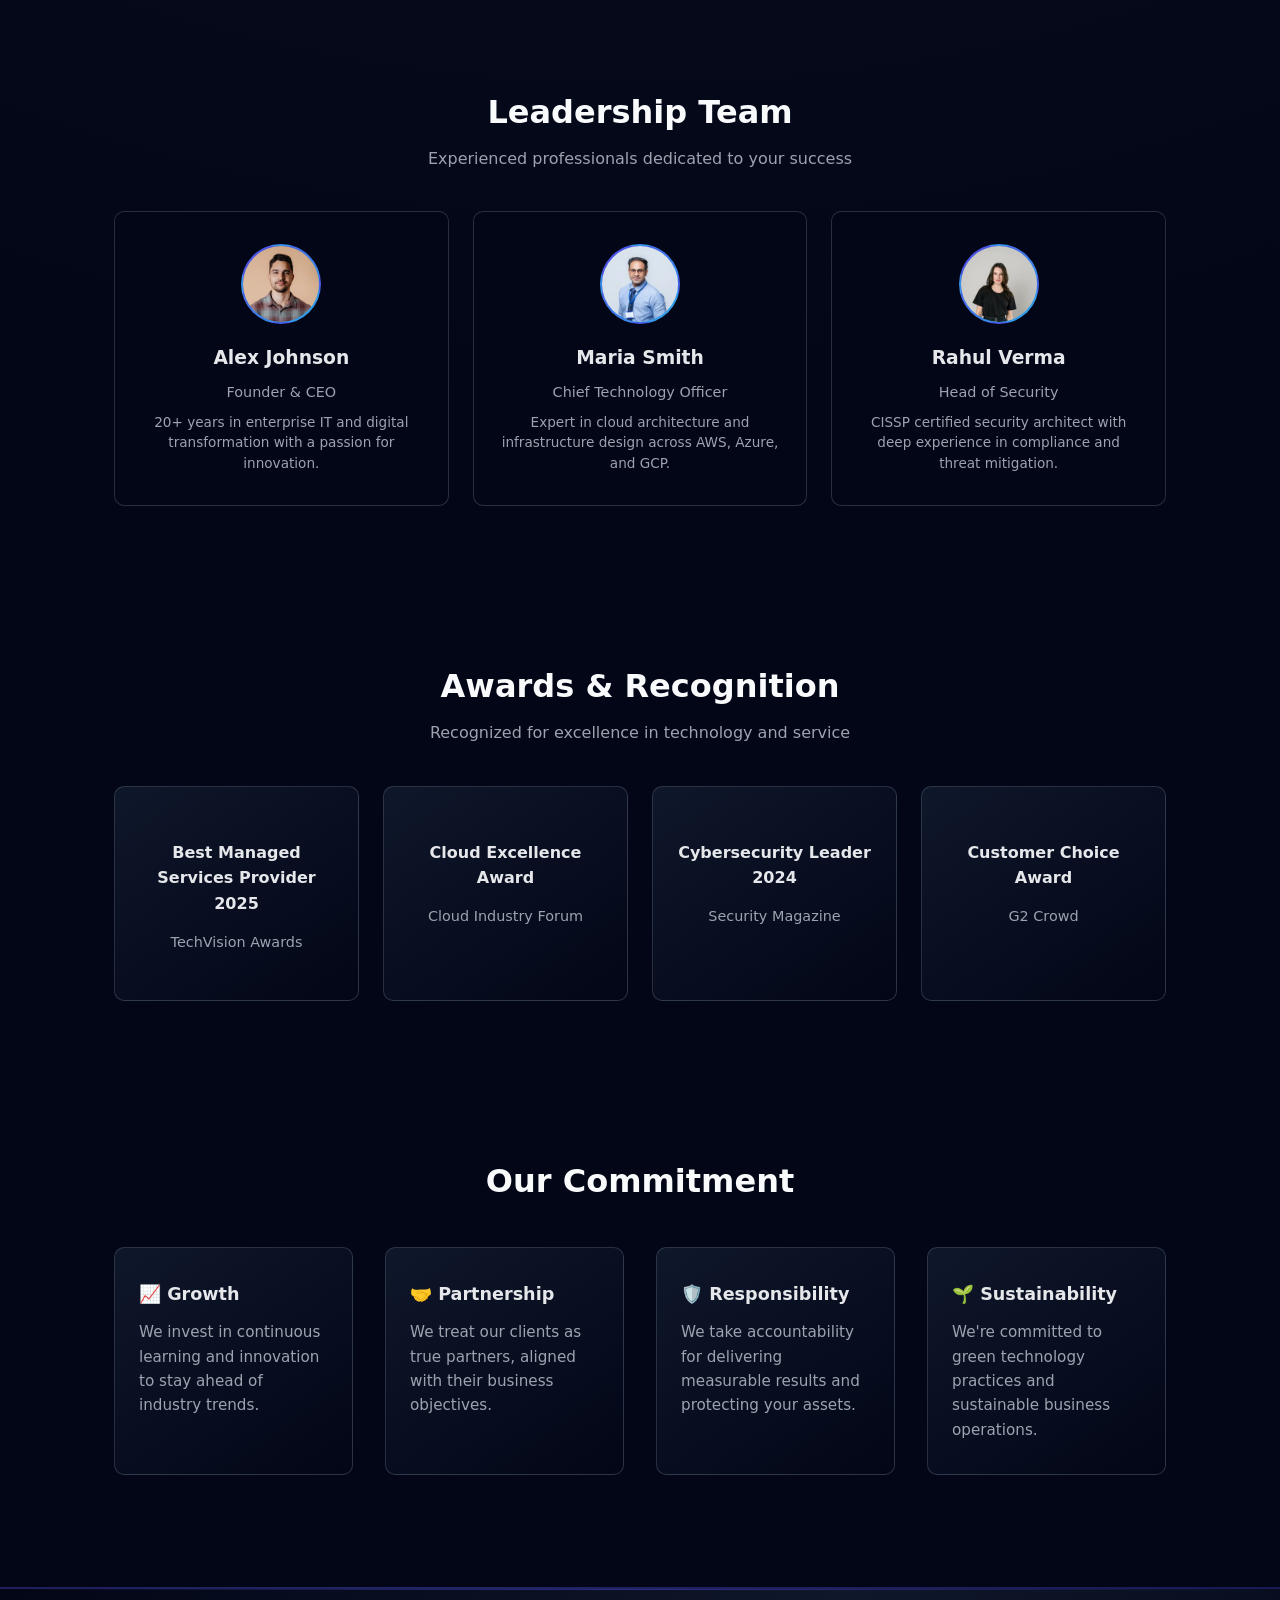
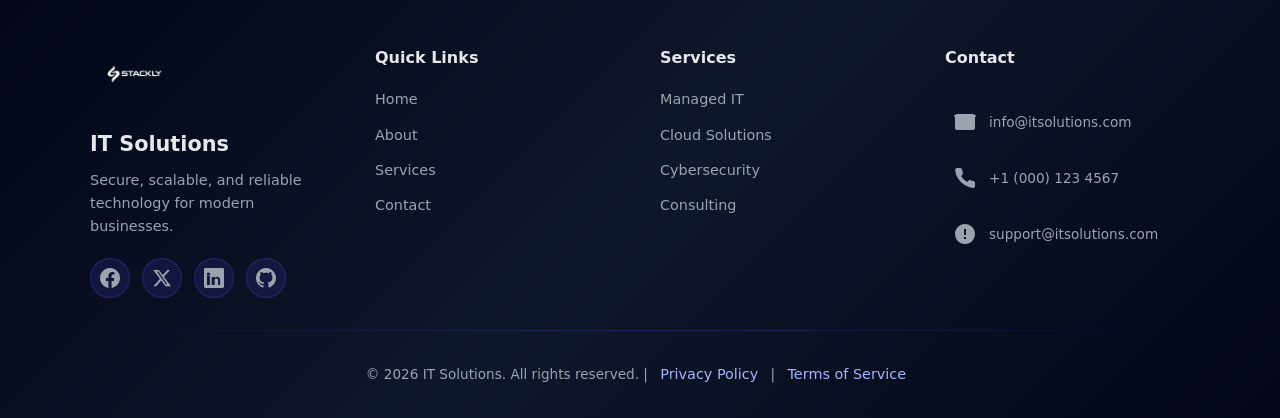
==== commit 3cd16481: "added sign up" ====
--- a/about.html
+++ b/about.html
@@ -9,9 +9,9 @@
 <body>
   <header class="header inner-header">
     <nav class="navbar">
-      <div class="nav-logo">
+      <a href="index.html" class="nav-logo">
         <img src="logo (1).webp" alt="IT Solutions Logo" class="logo-img">
-      </div>
+      </a>
       <div class="nav-toggle" id="nav-toggle">
         <span></span><span></span><span></span>
       </div>
@@ -20,6 +20,7 @@
         <li><a href="about.html" class="active">About</a></li>
         <li><a href="services.html">Services</a></li>
         <li><a href="contact.html">Contact</a></li>
+        <li><a href="login.html" class="login-btn">Login</a></li>
       </ul>
     </nav>
 
@@ -102,19 +103,19 @@
       </div>
       <div class="team-grid">
         <div class="team-member hover-lift">
-          <div class="avatar"></div>
+          <img src="webp.webp" alt="Alex Johnson profile" class="avatar profile-image">
           <h3>Alex Johnson</h3>
           <p>Founder & CEO</p>
           <p class="team-bio">20+ years in enterprise IT and digital transformation with a passion for innovation.</p>
         </div>
         <div class="team-member hover-lift">
-          <div class="avatar"></div>
+          <img src="webp2.webp" alt="Maria Smith profile" class="avatar profile-image">
           <h3>Maria Smith</h3>
           <p>Chief Technology Officer</p>
           <p class="team-bio">Expert in cloud architecture and infrastructure design across AWS, Azure, and GCP.</p>
         </div>
         <div class="team-member hover-lift">
-          <div class="avatar"></div>
+          <img src="webp3.webp" alt="Rahul Verma profile" class="avatar profile-image">
           <h3>Rahul Verma</h3>
           <p>Head of Security</p>
           <p class="team-bio">CISSP certified security architect with deep experience in compliance and threat mitigation.</p>
@@ -177,14 +178,17 @@
   <footer class="footer">
     <div class="footer-grid">
       <div class="footer-brand">
+        <a href="index.html" class="footer-logo">
+          <img src="logo (1).webp" alt="IT Solutions Logo" class="footer-logo-img">
+        </a>
         <h3>IT Solutions</h3>
         <p>Secure, scalable, and reliable technology for modern businesses.</p>
         <div class="social-links">
           <a href="404.html" class="social-icon" title="Facebook" target="_blank">
             <svg viewBox="0 0 24 24" width="20" height="20" fill="currentColor"><path d="M24 12.073c0-6.627-5.373-12-12-12s-12 5.373-12 12c0 5.99 4.388 10.954 10.125 11.854v-8.385H7.078v-3.47h3.047V9.43c0-3.007 1.792-4.669 4.533-4.669 1.312 0 2.686.235 2.686.235v2.953H15.83c-1.491 0-1.956.925-1.956 1.874v2.25h3.328l-.532 3.47h-2.796v8.385C19.612 23.027 24 18.062 24 12.073z"/></svg>
           </a>
-          <a href="404.html" class="social-icon" title="Twitter" target="_blank">
-            <svg viewBox="0 0 24 24" width="20" height="20" fill="currentColor"><path d="M23.953 4.57a10 10 0 002.856-3.51 10 10 0 01-2.837.856 4.958 4.958 0 002.163-2.723c-.951.555-2.005.959-3.127 1.184a4.92 4.92 0 00-8.384 4.482C7.69 8.095 4.067 6.13 1.64 3.162a4.822 4.822 0 00-.666 2.475c0 1.71.87 3.213 2.188 4.096a4.904 4.904 0 01-2.228-.616v.06a4.923 4.923 0 003.946 4.827 4.996 4.996 0 01-2.212.085 4.936 4.936 0 004.604 3.417a9.867 9.867 0 01-6.102 2.105c-.39 0-.779-.023-1.17-.067a13.995 13.995 0 007.557 2.209c9.053 0 13.998-7.496 13.998-13.985 0-.21 0-.42-.015-.63A9.935 9.935 0 0024 4.59z"/></svg>
+          <a href="404.html" class="social-icon" title="X" target="_blank">
+            <svg viewBox="0 0 24 24" width="20" height="20" fill="currentColor"><path d="M18.244 2.25h3.308l-7.227 8.26 8.502 11.24h-6.654l-5.21-6.817L5.07 21.75H1.76l7.73-8.835L1.39 2.25h6.882l4.713 6.231 5.45-6.231zM16.556 19.412h1.828L7.701 4.25H5.757l10.799 15.162z"/></svg>
           </a>
           <a href="404.html" class="social-icon" title="LinkedIn" target="_blank">
             <svg viewBox="0 0 24 24" width="20" height="20" fill="currentColor"><path d="M20.447 20.452h-3.554v-5.569c0-1.328-.475-2.236-1.986-2.236-1.081 0-1.722.722-2.004 1.418-.103.249-.13.597-.13.945v5.442h-3.554s.05-8.814 0-9.714h3.554v1.375c.427-.659 1.191-1.598 2.898-1.598 2.117 0 3.704 1.381 3.704 4.352v5.585zM5.337 9.433a2.062 2.062 0 01-2.063-2.065 2.064 2.064 0 112.063 2.065zm1.782 11.019H3.555V9.738h3.564v10.714zM22.225 0H1.771C.792 0 0 .774 0 1.729v20.542C0 23.227.792 24 1.771 24h20.451C23.2 24 24 23.227 24 22.271V1.729C24 .774 23.2 0 22.225 0z"/></svg>
@@ -214,9 +218,27 @@
       </div>
       <div class="footer-contact">
         <h4>Contact</h4>
-        <p>Email: <a href="mailto:info@itsolutions.com">info@itsolutions.com</a></p>
-        <p>Phone: <a href="tel:+1000123456">+1 (000) 123 4567</a></p>
-        <p>Support: <a href="mailto:support@itsolutions.com">support@itsolutions.com</a></p>
+        <div class="contact-icons">
+          <a href="mailto:info@itsolutions.com" class="contact-icon" title="Email">
+            <svg viewBox="0 0 24 24" width="24" height="24" fill="currentColor">
+              <path d="M4 4h16c1.1 0 2 .9 2 2v12c0 1.1-.9 2-2 2H4c-1.1 0-2-.9-2-2V6c0-1.1.9-2 2-2z"/>
+              <polyline points="22,6 12,13 2,6" fill="none" stroke="currentColor" stroke-width="2" stroke-linecap="round" stroke-linejoin="round"/>
+            </svg>
+            <span class="contact-label">info@itsolutions.com</span>
+          </a>
+          <a href="tel:+1000123456" class="contact-icon" title="Phone">
+            <svg viewBox="0 0 24 24" width="24" height="24" fill="currentColor">
+              <path d="M22 16.92v3a2 2 0 0 1-2.18 2 19.79 19.79 0 0 1-8.63-3.07 19.5 19.5 0 0 1-6-6 19.79 19.79 0 0 1-3.07-8.67A2 2 0 0 1 4.11 2h3a2 2 0 0 1 2 1.72 12.84 12.84 0 0 0 .7 2.81 2 2 0 0 1-.45 2.11L8.09 9.91a16 16 0 0 0 6 6l1.27-1.27a2 2 0 0 1 2.11-.45 12.84 12.84 0 0 0 2.81.7A2 2 0 0 1 22 16.92z"/>
+            </svg>
+            <span class="contact-label">+1 (000) 123 4567</span>
+          </a>
+          <a href="mailto:support@itsolutions.com" class="contact-icon" title="Support">
+            <svg viewBox="0 0 24 24" width="24" height="24" fill="currentColor">
+              <path d="M12 2C6.48 2 2 6.48 2 12s4.48 10 10 10 10-4.48 10-10S17.52 2 12 2zm1 15h-2v-2h2v2zm0-4h-2V7h2v6z"/>
+            </svg>
+            <span class="contact-label">support@itsolutions.com</span>
+          </a>
+        </div>
       </div>
     </div>
     <div class="footer-divider"></div>
--- a/style.css
+++ b/style.css
@@ -112,6 +112,13 @@
   display: flex;
   align-items: center;
   justify-content: center;
+  text-decoration: none;
+  cursor: pointer;
+  transition: all var(--transition);
+}
+
+.nav-logo:hover {
+  transform: translateY(-2px);
 }
 
 .logo-img {
@@ -125,6 +132,29 @@
   transform: scale(1.05);
 }
 
+/* Footer Logo */
+.footer-logo {
+  display: inline-block;
+  text-decoration: none;
+  margin-bottom: 1rem;
+  transition: all var(--transition);
+}
+
+.footer-logo:hover {
+  transform: scale(1.08);
+}
+
+.footer-logo-img {
+  height: 60px;
+  width: auto;
+  object-fit: contain;
+  transition: transform var(--transition);
+}
+
+.footer-logo:hover .footer-logo-img {
+  transform: scale(1.1);
+}
+
 /* Nav links */
 
 .nav-links {
@@ -133,6 +163,7 @@
   gap: 1.5rem;
   margin: 0;
   padding: 0;
+  margin-top: 0.5rem;
 }
 
 .nav-links a {
@@ -772,12 +803,18 @@
 }
 
 .tech-item {
-  text-align: center;
-  padding: 0.9rem 0.75rem;
-  border-radius: 999px;
+  display: flex;
+  align-items: center;
+  justify-content: center;
+  width: 110px;
+  height: 110px;
+  border-radius: 50%;
   border: 1px solid rgba(148, 163, 184, 0.25);
   background: rgba(15, 23, 42, 0.9);
   font-size: 0.9rem;
+  text-align: center;
+  padding: 0;
+  flex-shrink: 0;
 }
 
 /* Testimonials */
@@ -1016,6 +1053,44 @@
   font-size: 0.9rem;
 }
 
+.contact-icons {
+  display: flex;
+  flex-direction: column;
+  gap: 1rem;
+  margin-top: 1rem;
+}
+
+.contact-icon {
+  display: flex;
+  align-items: center;
+  gap: 0.75rem;
+  text-decoration: none;
+  color: #a5b4fc;
+  transition: all var(--transition-fast);
+  padding: 0.5rem;
+  border-radius: 8px;
+}
+
+.contact-icon:hover {
+  color: #e5e7eb;
+  background: rgba(79, 70, 229, 0.1);
+  transform: translateX(4px);
+}
+
+.contact-icon svg {
+  width: 24px;
+  height: 24px;
+  flex-shrink: 0;
+  color: inherit;
+}
+
+.contact-label {
+  font-size: 0.85rem;
+  white-space: nowrap;
+  overflow: hidden;
+  text-overflow: ellipsis;
+}
+
 .footer-divider {
   max-width: 1100px;
   margin: 2rem auto;
@@ -1077,6 +1152,21 @@
   background: linear-gradient(135deg, #4f46e5, #22d3ee);
   margin: 0 auto 1rem;
   border: 2px solid rgba(79, 70, 229, 0.3);
+  display: block;
+  object-fit: cover;
+  object-position: center;
+}
+
+.profile-image {
+  width: 80px !important;
+  height: 80px !important;
+  border-radius: 50%;
+  object-fit: cover;
+  object-position: center;
+  margin: 0 auto 1rem !important;
+  border: 2px solid rgba(79, 70, 229, 0.3);
+  background: linear-gradient(135deg, #4f46e5, #22d3ee);
+  display: block;
 }
 
 .team-member h3 {
@@ -1398,6 +1488,436 @@
   align-items: center;
   justify-content: center;
   color: var(--muted);
+}
+
+/* Login Button in Navbar */
+.login-btn {
+  background: linear-gradient(135deg, #4f46e5, #22d3ee) !important;
+  color: white !important;
+  padding: 0.6rem 1.2rem !important;
+  border-radius: 999px;
+  font-weight: 600;
+  font-size: 0.9rem;
+  transition: all var(--transition-fast);
+  display: inline-block;
+  position: relative;
+}
+
+.login-btn::after {
+  display: none !important;
+}
+
+.login-btn:hover {
+  color: white !important;
+  transform: translateY(-2px);
+  box-shadow: 0 8px 20px rgba(79, 70, 229, 0.4);
+}
+
+/* Login Page Styles */
+.login-section {
+  min-height: calc(100vh - 300px);
+  display: flex;
+  align-items: center;
+  justify-content: center;
+}
+
+.login-container {
+  display: grid;
+  grid-template-columns: 1fr 1fr;
+  gap: 3rem;
+  align-items: center;
+  max-width: 1000px;
+  width: 100%;
+}
+
+.login-box {
+  background: linear-gradient(145deg, rgba(15, 23, 42, 0.95), rgba(20, 29, 55, 0.8));
+  border: 1px solid rgba(79, 70, 229, 0.3);
+  border-radius: var(--radius);
+  padding: 3rem 2.5rem;
+  box-shadow: 0 20px 60px rgba(0, 0, 0, 0.5);
+  backdrop-filter: blur(16px);
+}
+
+.login-header {
+  margin-bottom: 2rem;
+  text-align: center;
+}
+
+.login-header h2 {
+  margin: 0 0 0.5rem;
+  font-size: 1.8rem;
+  background: linear-gradient(135deg, #4f46e5, #22d3ee);
+  -webkit-background-clip: text;
+  -webkit-text-fill-color: transparent;
+  background-clip: text;
+}
+
+.login-header p {
+  margin: 0;
+  color: var(--muted);
+  font-size: 0.95rem;
+}
+
+/* Login Form */
+.login-form {
+  margin-bottom: 1.5rem;
+}
+
+.form-label {
+  font-weight: 600;
+  color: #e5e7eb;
+  font-size: 0.9rem;
+  margin-bottom: 0.5rem !important;
+}
+
+.form-input {
+  width: 100%;
+  padding: 0.8rem 1rem;
+  border-radius: 8px;
+  border: 1px solid rgba(148, 163, 184, 0.4);
+  background: rgba(5, 8, 22, 0.6);
+  color: var(--text);
+  font: inherit;
+  font-size: 0.95rem;
+  transition: all var(--transition-fast);
+}
+
+.form-input:focus {
+  outline: none;
+  border-color: rgba(79, 70, 229, 0.8);
+  background: rgba(5, 8, 22, 0.9);
+  box-shadow: 0 0 0 3px rgba(79, 70, 229, 0.1);
+}
+
+.form-group {
+  margin-bottom: 1.2rem;
+}
+
+.form-extras {
+  display: flex;
+  justify-content: space-between;
+  align-items: center;
+  margin-bottom: 1.5rem;
+  font-size: 0.9rem;
+}
+
+.remember-me {
+  display: flex;
+  align-items: center;
+  cursor: pointer;
+  color: var(--muted);
+  transition: color var(--transition-fast);
+}
+
+.remember-me input {
+  width: auto;
+  margin-right: 0.5rem;
+  cursor: pointer;
+}
+
+.remember-me:hover {
+  color: #e5e7eb;
+}
+
+.forgot-password {
+  color: #a5b4fc;
+  text-decoration: none;
+  transition: color var(--transition-fast);
+}
+
+.forgot-password:hover {
+  color: #e5e7eb;
+  text-decoration: underline;
+}
+
+.btn-login {
+  width: 100%;
+  padding: 0.9rem 1.5rem;
+  font-size: 1rem;
+  font-weight: 600;
+  margin-bottom: 1rem;
+}
+
+.login-footer {
+  text-align: center;
+  font-size: 0.9rem;
+  color: var(--muted);
+  margin-bottom: 1.5rem;
+}
+
+.sign-up-link {
+  color: #a5b4fc;
+  text-decoration: none;
+  font-weight: 600;
+  transition: color var(--transition-fast);
+}
+
+.sign-up-link:hover {
+  color: #e5e7eb;
+}
+
+.form-divider {
+  position: relative;
+  text-align: center;
+  margin: 1.5rem 0;
+  font-size: 0.85rem;
+  color: var(--muted);
+}
+
+.form-divider::before {
+  content: "";
+  position: absolute;
+  top: 50%;
+  left: 0;
+  right: 0;
+  height: 1px;
+  background: linear-gradient(90deg, transparent, rgba(79, 70, 229, 0.3), transparent);
+}
+
+.form-divider span {
+  position: relative;
+  background: linear-gradient(145deg, rgba(15, 23, 42, 0.95), rgba(20, 29, 55, 0.8));
+  padding: 0 0.75rem;
+}
+
+/* Social Login Buttons */
+.social-login {
+  display: grid;
+  grid-template-columns: repeat(2, 1fr);
+  gap: 1rem;
+}
+
+.social-btn {
+  padding: 0.8rem 1rem;
+  border: 1px solid rgba(148, 163, 184, 0.3);
+  border-radius: 8px;
+  background: rgba(15, 23, 42, 0.7);
+  color: var(--text);
+  cursor: pointer;
+  font-size: 0.85rem;
+  font-weight: 600;
+  display: flex;
+  align-items: center;
+  justify-content: center;
+  gap: 0.5rem;
+  transition: all var(--transition-fast);
+  font-family: inherit;
+}
+
+.social-btn:hover {
+  border-color: rgba(79, 70, 229, 0.6);
+  background: rgba(79, 70, 229, 0.1);
+  transform: translateY(-2px);
+}
+
+.google-btn:hover {
+  color: #ef5350;
+}
+
+.microsoft-btn:hover {
+  color: #4285f4;
+}
+
+/* Login Info Box */
+.login-info {
+  background: linear-gradient(145deg, rgba(15, 23, 42, 0.7), rgba(20, 29, 55, 0.6));
+  border: 1px solid rgba(79, 70, 229, 0.2);
+  border-radius: var(--radius);
+  padding: 2.5rem 2rem;
+  text-align: center;
+}
+
+.login-info h3 {
+  margin-top: 0;
+  margin-bottom: 1.5rem;
+  font-size: 1.4rem;
+  background: linear-gradient(135deg, #4f46e5, #22d3ee);
+  -webkit-background-clip: text;
+  -webkit-text-fill-color: transparent;
+  background-clip: text;
+}
+
+.info-list {
+  list-style: none;
+  padding: 0;
+  margin: 0;
+  display: flex;
+  flex-direction: column;
+  gap: 1.2rem;
+}
+
+.info-list li {
+  display: flex;
+  align-items: center;
+  gap: 1rem;
+  color: var(--muted);
+  font-size: 0.95rem;
+}
+
+.info-list .icon {
+  display: inline-flex;
+  align-items: center;
+  justify-content: center;
+  width: 32px;
+  height: 32px;
+  border-radius: 50%;
+  background: linear-gradient(135deg, rgba(79, 70, 229, 0.3), rgba(34, 211, 238, 0.3));
+  color: #a5b4fc;
+  font-weight: 700;
+  flex-shrink: 0;
+}
+
+/* Signup Modal */
+.modal {
+  display: none;
+  position: fixed;
+  top: 0;
+  left: 0;
+  width: 100%;
+  height: 100%;
+  z-index: 1000;
+}
+
+.modal.active {
+  display: flex;
+  align-items: center;
+  justify-content: center;
+}
+
+.modal-overlay {
+  position: absolute;
+  top: 0;
+  left: 0;
+  width: 100%;
+  height: 100%;
+  background: rgba(0, 0, 0, 0.7);
+  backdrop-filter: blur(4px);
+  cursor: pointer;
+}
+
+.modal-content {
+  position: relative;
+  z-index: 10;
+  background: linear-gradient(145deg, rgba(15, 23, 42, 0.98), rgba(20, 29, 55, 0.9));
+  border: 1px solid rgba(79, 70, 229, 0.3);
+  border-radius: var(--radius);
+  padding: 2.5rem 2rem;
+  width: 90%;
+  max-width: 500px;
+  max-height: 90vh;
+  overflow-y: auto;
+  box-shadow: 0 25px 50px rgba(0, 0, 0, 0.6);
+  animation: modalSlideIn 0.3s ease-out;
+}
+
+@keyframes modalSlideIn {
+  from {
+    opacity: 0;
+    transform: translateY(-30px) scale(0.95);
+  }
+  to {
+    opacity: 1;
+    transform: translateY(0) scale(1);
+  }
+}
+
+.modal-close {
+  position: absolute;
+  top: 1rem;
+  right: 1rem;
+  background: none;
+  border: none;
+  font-size: 2rem;
+  color: var(--muted);
+  cursor: pointer;
+  transition: color var(--transition-fast);
+  width: 40px;
+  height: 40px;
+  display: flex;
+  align-items: center;
+  justify-content: center;
+}
+
+.modal-close:hover {
+  color: #e5e7eb;
+}
+
+.modal-header {
+  margin-bottom: 1.5rem;
+  text-align: center;
+}
+
+.modal-header h2 {
+  margin: 0 0 0.5rem;
+  font-size: 1.5rem;
+  background: linear-gradient(135deg, #4f46e5, #22d3ee);
+  -webkit-background-clip: text;
+  -webkit-text-fill-color: transparent;
+  background-clip: text;
+}
+
+.modal-header p {
+  margin: 0;
+  color: var(--muted);
+  font-size: 0.9rem;
+}
+
+.signup-form {
+  display: flex;
+  flex-direction: column;
+  gap: 1rem;
+}
+
+.terms-checkbox {
+  display: flex;
+  align-items: flex-start;
+  gap: 0.5rem;
+  font-size: 0.85rem;
+  color: var(--muted);
+  cursor: pointer;
+  margin: 0.5rem 0 1rem;
+}
+
+.terms-checkbox input {
+  width: auto;
+  margin-top: 0.25rem;
+  cursor: pointer;
+  flex-shrink: 0;
+}
+
+.terms-checkbox a {
+  color: #a5b4fc;
+  text-decoration: none;
+  transition: color var(--transition-fast);
+}
+
+.terms-checkbox a:hover {
+  color: #e5e7eb;
+  text-decoration: underline;
+}
+
+.signup-btn {
+  width: 100%;
+  padding: 0.9rem 1.5rem;
+}
+
+.signup-footer {
+  text-align: center;
+  font-size: 0.9rem;
+  color: var(--muted);
+  margin: 1rem 0 0;
+}
+
+.login-link {
+  color: #a5b4fc;
+  text-decoration: none;
+  font-weight: 600;
+  transition: color var(--transition-fast);
+}
+
+.login-link:hover {
+  color: #e5e7eb;
 }
 
 /* FAQ */
@@ -1642,8 +2162,26 @@
     grid-template-columns: minmax(0, 1fr);
   }
 
+  .contact-icons {
+    gap: 0.75rem;
+  }
+
+  .contact-label {
+    display: none;
+  }
+
   .form-row {
     grid-template-columns: minmax(0, 1fr);
+  }
+
+  .login-container {
+    grid-template-columns: minmax(0, 1fr);
+    gap: 2rem;
+  }
+
+  .modal-content {
+    width: 85%;
+    max-width: 550px;
   }
 
   .header {
@@ -1713,6 +2251,18 @@
     gap: 1rem;
   }
 
+  .login-box {
+    padding: 2rem 1.5rem;
+  }
+
+  .login-header h2 {
+    font-size: 1.4rem;
+  }
+
+  .social-login {
+    grid-template-columns: minmax(0, 1fr);
+  }
+
   .benefit-card,
   .commitment-item,
   .contact-card {
@@ -1727,4 +2277,24 @@
   .hero-card {
     min-width: 0;
   }
-}
+
+  .modal-content {
+    width: 95%;
+    padding: 1.5rem 1.25rem;
+    max-height: 95vh;
+  }
+
+  .modal-header h2 {
+    font-size: 1.25rem;
+  }
+
+  .modal-close {
+    top: 0.5rem;
+    right: 0.5rem;
+    font-size: 1.5rem;
+  }
+
+  .terms-checkbox {
+    font-size: 0.8rem;
+  }
+}
